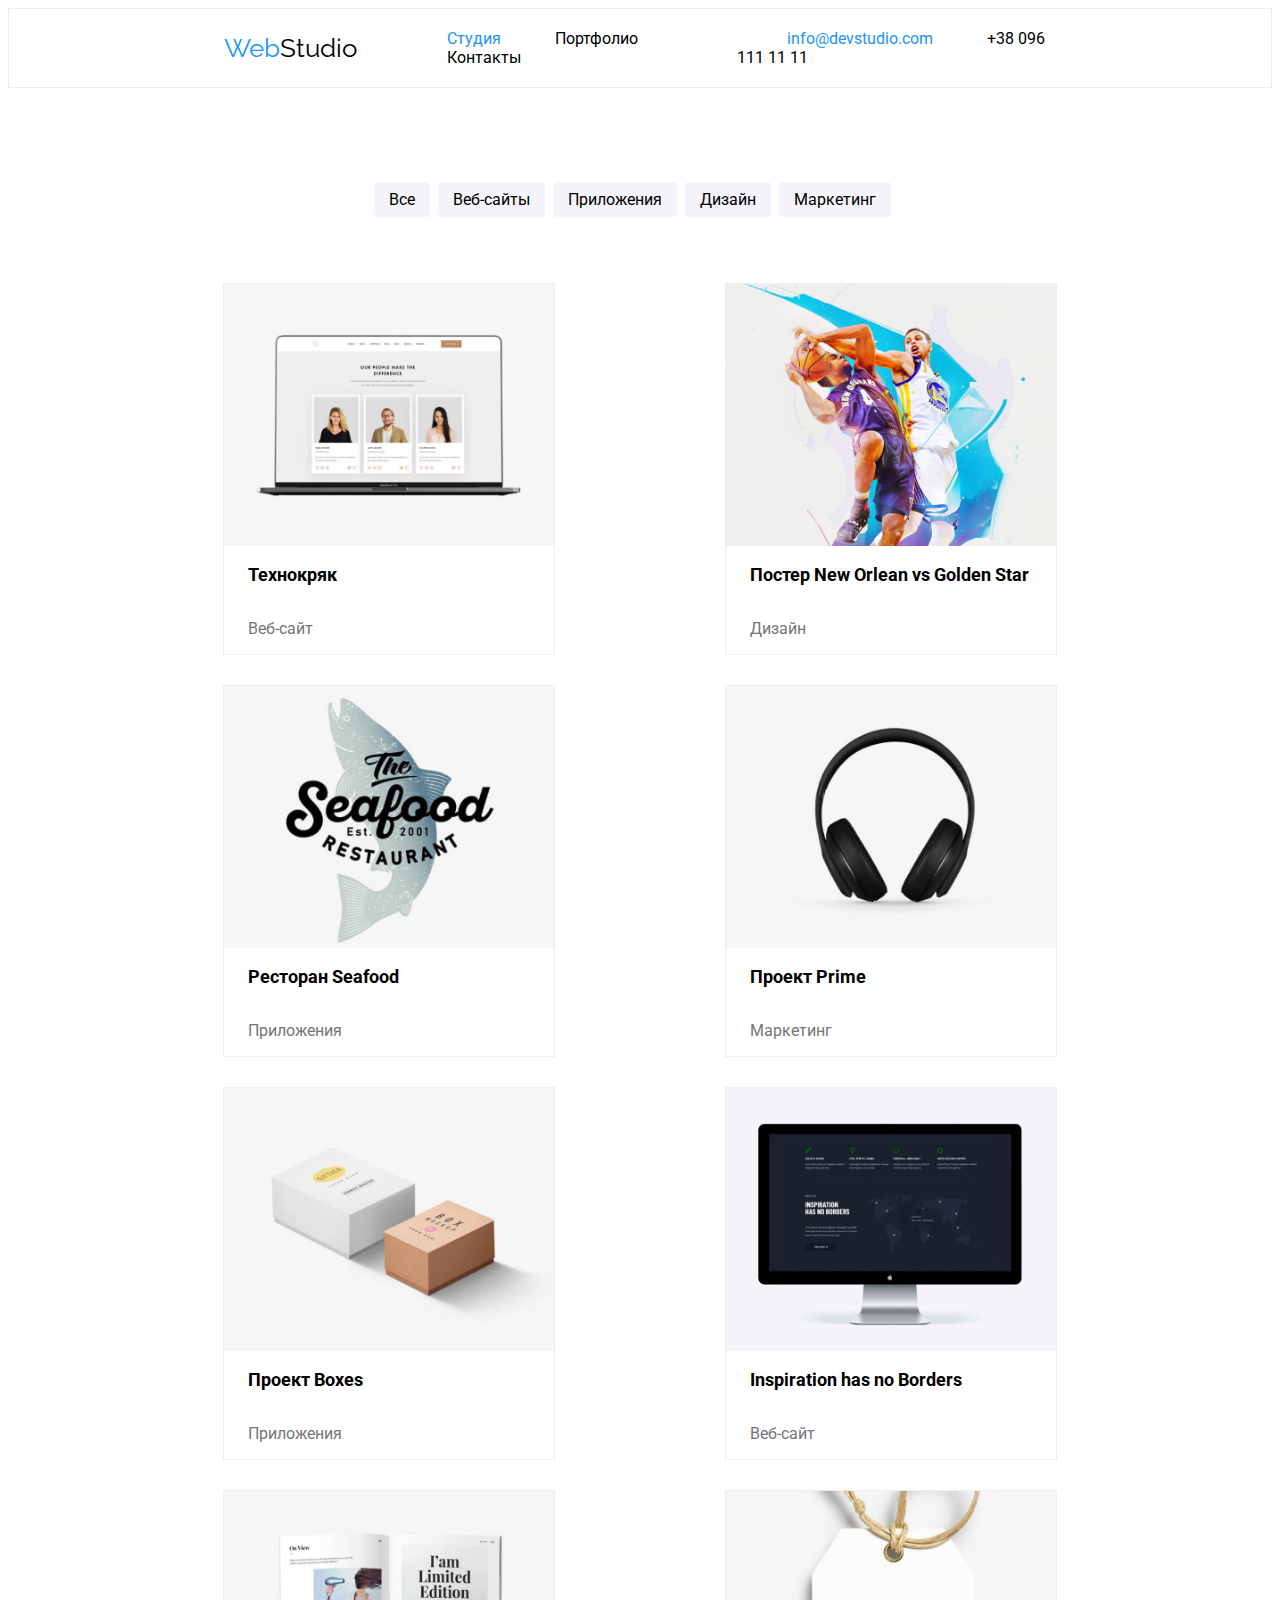
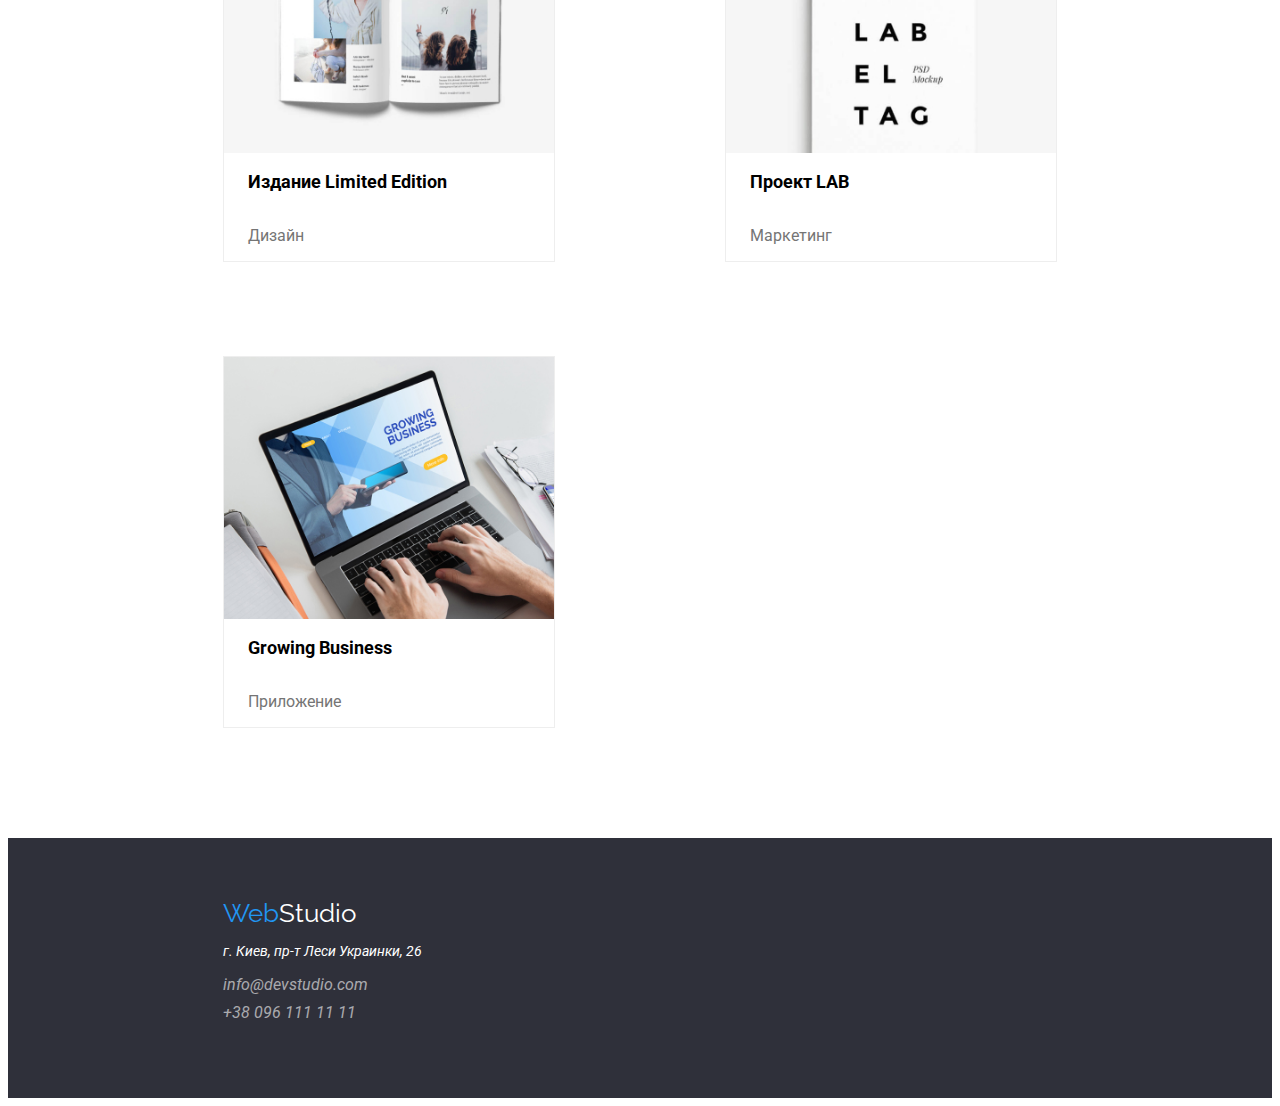
==== portfolio.html @ e489c883 "Add files via upload" ====
<!DOCTYPE html>
<html lang="ru">
<head>
    <meta charset="UTF-8">
    <meta http-equiv="X-UA-Compatible" content="IE=edge">
    <meta name="viewport" content="width=device-width, initial-scale=1.0">
    <link rel="stylesheet" href="/css/style.css">
    <link rel="preconnect" href="https://fonts.gstatic.com">
    <link href="https://fonts.googleapis.com/css2?family=Roboto:wght@400;700&display=swap" rel="stylesheet">
    <link rel="preconnect" href="https://fonts.gstatic.com">
    <link href="https://fonts.googleapis.com/css2?family=Raleway:wght@700&display=swap" rel="stylesheet">
    <title>Home Work</title>
</head>

<body>
    <!-- навигационное меню -->
    <header class="headline container">
        <a class=" web-studio" href="#"><span class="color-blue">Web</span>Studio</a>
        <nav class="nav-bar">
            <ul>
                <li><a href="#" class="color-blue">Студия</a></li>
                <li><a href="#">Портфолио</a></li>
                <li><a href="#">Контакты</a></li>
            </ul>
        </nav>
        <ul class="mail-tel">
            <li><a href="mailto:info@devstudio.com" class="color-blue">info@devstudio.com</a></li>
            <li><a href="tel:+380961111111">+38 096 111 11 11</a></li>
        </ul>
    </header>
    <!-- основная часть -->
    <main>        
        <section class="menu-button">
            <h2 class="h2-main">h2</h2>
            <input type="radio"><label>Все</label>
            <input type="radio"><label>Веб-сайты</label>
            <input type="radio"><label>Приложения</label>
            <input type="radio"><label>Дизайн</label>
            <input type="radio"><label>Маркетинг</label>                       
        </section>
        <section>
            <ul class="main container">
                <li>                    
                    <img src="/images/img21.jpg" alt="Дизайнер" width="330">
                    <h3>Технокряк</h3>
                    <p>Веб-сайт</p>
                </li>
                <li>
                    <img src="/images/img22.jpg" alt="Разработчик" width="330">
                    <h3>Постер New Orlean vs Golden Star</h3>
                    <p>Дизайн</p>
                </li>
                <li>
                    <img src="/images/img23.jpg" alt="Маркетолог" width="330">
                    <h3>Ресторан Seafood</h3>
                    <p>Приложения</p>
                </li>
                <li>
                    <img src="/images/img24.jpg" alt="Дизайнер интерфейса" width="330">
                    <h3>Проект Prime</h3>
                    <p>Маркетинг</p>
                </li>
                <li>
                    <img src="/images/img25.jpg" alt="Дизайнер интерфейса" width="330">
                    <h3>Проект Boxes</h3>
                    <p>Приложения</p>
                </li>
                <li>
                    <img src="/images/img26.jpg" alt="Дизайнер интерфейса" width="330">
                    <h3>Inspiration has no Borders</h3>
                    <p>Веб-сайт</p>
                </li>
                <li>
                    <img src="/images/img27.jpg" alt="Дизайнер интерфейса" width="330">
                    <h3>Издание Limited Edition</h3>
                    <p>Дизайн</p>
                </li>
                <li>
                    <img src="/images/img28.jpg" alt="Дизайнер интерфейса" width="330">
                    <h3>Проект LAB</h3>
                    <p>Маркетинг</p>
                </li>
                <li>
                    <img src="/images/img29.jpg" alt="Дизайнер интерфейса" width="330">
                    <h3>Growing Business</h3>
                    <p>Приложение</p>
                </li>
            </ul>
        </section>
    </main>
    <!-- подвал -->
    <footer class="footer container">
        <a class=" web-studio" href="#"><span class="color-blue">Web</span>Studio</a>
        <address>
            <p class="address">г. Киев, пр-т Леси Украинки, 26</p>
            <ul>
                <li><a class="footer-info" href="mailto:info@devstudio.com">info@devstudio.com</a></li>
                <li><a class="footer-info" href="tel:+380961111111">+38 096 111 11 11</a></li>
            </ul>
        </address>
    </footer>
</body>

</html>
---- css/style.css ----
*,
li,
a {
  text-decoration: none;
  list-style-type: none;
  color: black;
  box-sizing: border-box;
}

h2 {
  font-weight: bold;
  font-size: 38px;
  line-height: 42px;
  text-align: center;
  letter-spacing: 0.03em;
}
body {
  font-family: Roboto;
  font-style: normal;
  font-weight: normal;
  max-width: 1600px;
}
.ff-Raleway {
}
.headline {
  height: 80px;
  display: flex;
  justify-content: space-between;
  align-items: center;
  border: 1px solid #ececec;
}
.headline > a:first-child {
  color: black;
}
.container {
  padding-left: 215px;
  padding-right: 215px;
}
.nav-bar > ul > li {
  display: inline;
  padding-left: 50px;
}
.web-studio {
  width: 145px;
  height: 31px;
  font-family: Raleway;
  font-size: 26px;
  line-height: 31px;
}
.color-blue {
  color: #2196f3;
}
.mail-tel > li {
  display: inline;
  padding-left: 50px;
  color: #757575;
}
/* section button */
.section-one {
  display: flex;
  flex-direction: column;
  justify-content: center;
  align-items: center;
  background: #2f303a;
  height: 600px;
}
.h1 {
  width: 650px;
  height: 120px;
  text-transform: uppercase;
  color: #ffffff;
  font-weight: 900;
  font-size: 44px;
  line-height: 60px;
  text-align: center;
}
.button {
  width: 200px;
  height: 50px;
  font-size: 16px;
  line-height: 30px;
  background-color: #2196f3;
  box-shadow: 0px 4px 4px rgba(0, 0, 0, 0.15);
  border-radius: 4px;
}
.button a {
  color: #ffffff;
}
/* основная  часть */
.section-two {
  height: 100%;
  padding-top: 94px;
  padding-bottom: 94px;
}
.detail {
  display: flex;
  justify-content: space-between;
}

.detail h3 {
  font-weight: bold;
  font-size: 14px;
  line-height: 16px;
  letter-spacing: 0.03em;
  text-transform: uppercase;
  font-family: Roboto;
}
.detail p {
  width: 270px;
  height: 75px;
  font-size: 15px;
  line-height: 24px;
  color: #757575;
  letter-spacing: 0.03em;
  font-family: Roboto;
}
/* чем мы занимаемся */
.sectrion-three {
  margin-top: 94px;
}
.doing {
  display: flex;
  justify-content: space-between;
}
.doing img {
  padding-top: 50px;
}

/* наша команда */
.section-four {
  height: 100%;
  background: #f5f4fa;
  padding-top: 94px;
  padding-bottom: 94px;
}
.section-four h2 {
  font-family: Roboto;
  font-weight: bold;
  font-size: 46px;
  line-height: 42px;
  text-align: center;
}
.team {
  display: flex;
  justify-content: space-between;
  padding-top: 50px;
}
.section-four > ul > li {
  background-color: #ffffff;
  text-align: center;
}
.section-four > ul > li > p {
  color: #757575;
}
/* подвал */
.footer {
  height: 100%;
  background: #2f303a;
  display: flex;
  flex-direction: column;
  justify-content: flex-start;
  padding-top: 60px;
  padding-bottom: 60px;
}
.footer > a,
p {
  color: #ffffff;
}
.address {
  font-weight: normal;
  font-size: 14px;
}
.footer-info {
  color: rgba(255, 255, 255, 0.6);
}
.footer ul {
  padding: 0;
}
.footer ul > li:first-child {
  margin-top: 9px;
  margin-bottom: 9px;
}
/* page potfolio */
.menu-button {
  display: flex;
  justify-content: center;
  margin-right: 8px;
}
.menu-button > input {
  display: none;
}
.menu-button label {
  background-color: #f5f4fa;
  border-radius: 4px;
  margin-right: 8px;
  margin-top: 94px;
  margin-bottom: 50px;
  border: none;
  cursor: pointer;
  line-height: 35px;
  padding: 0px 15px;
}
.menu-button > label:hover {
  background-color: #2196f3;
  cursor: pointer;
  color: #ffffff;
}

.main {
  display: flex;
  justify-content: space-between;
  flex-wrap: wrap;
}
.main > li {
  display: flex;
  justify-content: space-between;
  flex-direction: column;
  background: #ffffff;
  border: 1px solid #eeeeee;
}
.main > li:nth-child(-n + 6) {
  margin-bottom: 30px;
}
.main > li:nth-child(n + 7) {
  margin-bottom: 94px;
}

.main > li > h3 {
  padding-left: 24px;
  font-size: 18px;
}
.main > li > p {
  color: #757575;
  padding-left: 24px;
}
.h2-main {
  position: absolute;
  display: none;
}
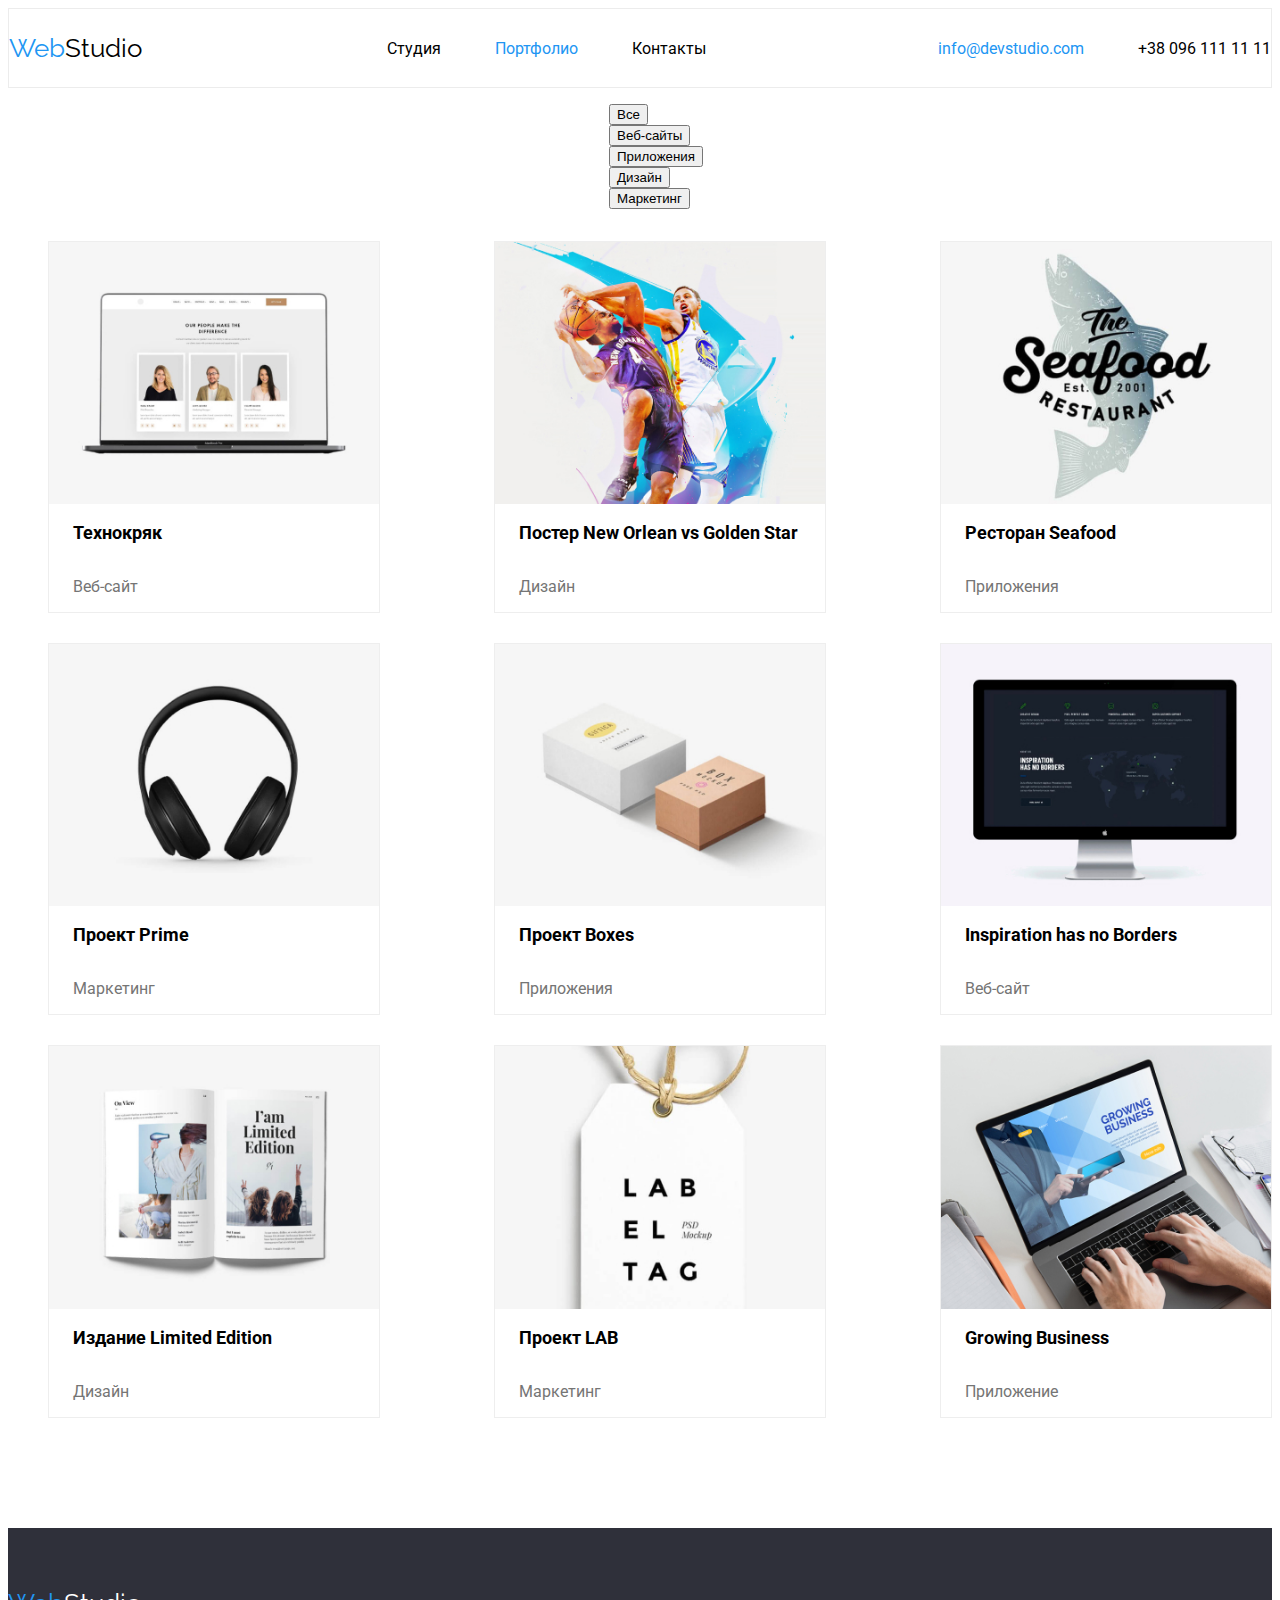
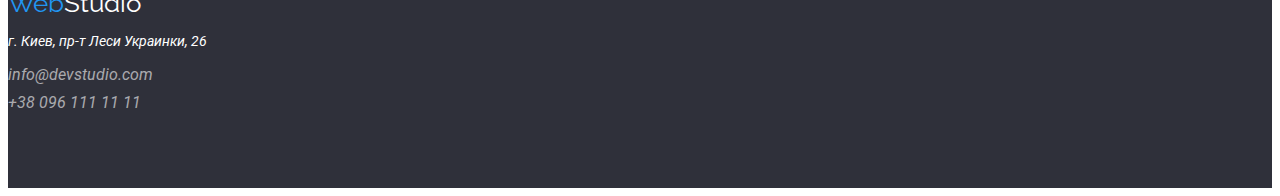
==== commit 7f5fa94c: "Update portfolio.html" ====
--- a/portfolio.html
+++ b/portfolio.html
@@ -6,21 +6,20 @@
     <meta name="viewport" content="width=device-width, initial-scale=1.0">
     <link rel="stylesheet" href="/css/style.css">
     <link rel="preconnect" href="https://fonts.gstatic.com">
-    <link href="https://fonts.googleapis.com/css2?family=Roboto:wght@400;700&display=swap" rel="stylesheet">
-    <link rel="preconnect" href="https://fonts.gstatic.com">
-    <link href="https://fonts.googleapis.com/css2?family=Raleway:wght@700&display=swap" rel="stylesheet">
+    <link href="https://fonts.googleapis.com/css2?family=Raleway:wght@700&family=Roboto:wght@400;500;700;900&display=swap"
+    rel="stylesheet">
     <title>Home Work</title>
 </head>
 
 <body>
     <!-- навигационное меню -->
-    <header class="headline container">
+    <header class="headline">
         <a class=" web-studio" href="#"><span class="color-blue">Web</span>Studio</a>
         <nav class="nav-bar">
             <ul>
-                <li><a href="#" class="color-blue">Студия</a></li>
-                <li><a href="#">Портфолио</a></li>
-                <li><a href="#">Контакты</a></li>
+                <li><a href="/index.html" class="nav-studia">Студия</a></li>
+                <li><a href="/portfolio.html" class="nav-portfolio color-blue">Портфолио</a></li>
+                <li><a href="#" class="nav-contact">Контакты</a></li>
             </ul>
         </nav>
         <ul class="mail-tel">
@@ -32,14 +31,16 @@
     <main>        
         <section class="menu-button">
             <h2 class="h2-main">h2</h2>
-            <input type="radio"><label>Все</label>
-            <input type="radio"><label>Веб-сайты</label>
-            <input type="radio"><label>Приложения</label>
-            <input type="radio"><label>Дизайн</label>
-            <input type="radio"><label>Маркетинг</label>                       
+           <ul>
+                <li><input type="button" value="Все"></li>
+                <li><input type="button" value="Веб-сайты"></li>
+                <li><input type="button" value="Приложения"></li>
+                <li><input type="button" value="Дизайн"></li>
+                <li><input type="button" value="Маркетинг"></li>
+           </ul>                      
         </section>
         <section>
-            <ul class="main container">
+            <ul class="main">
                 <li>                    
                     <img src="/images/img21.jpg" alt="Дизайнер" width="330">
                     <h3>Технокряк</h3>
@@ -89,7 +90,7 @@
         </section>
     </main>
     <!-- подвал -->
-    <footer class="footer container">
+    <footer class="footer">
         <a class=" web-studio" href="#"><span class="color-blue">Web</span>Studio</a>
         <address>
             <p class="address">г. Киев, пр-т Леси Украинки, 26</p>
@@ -101,4 +102,4 @@
     </footer>
 </body>
 
-</html>+</html>
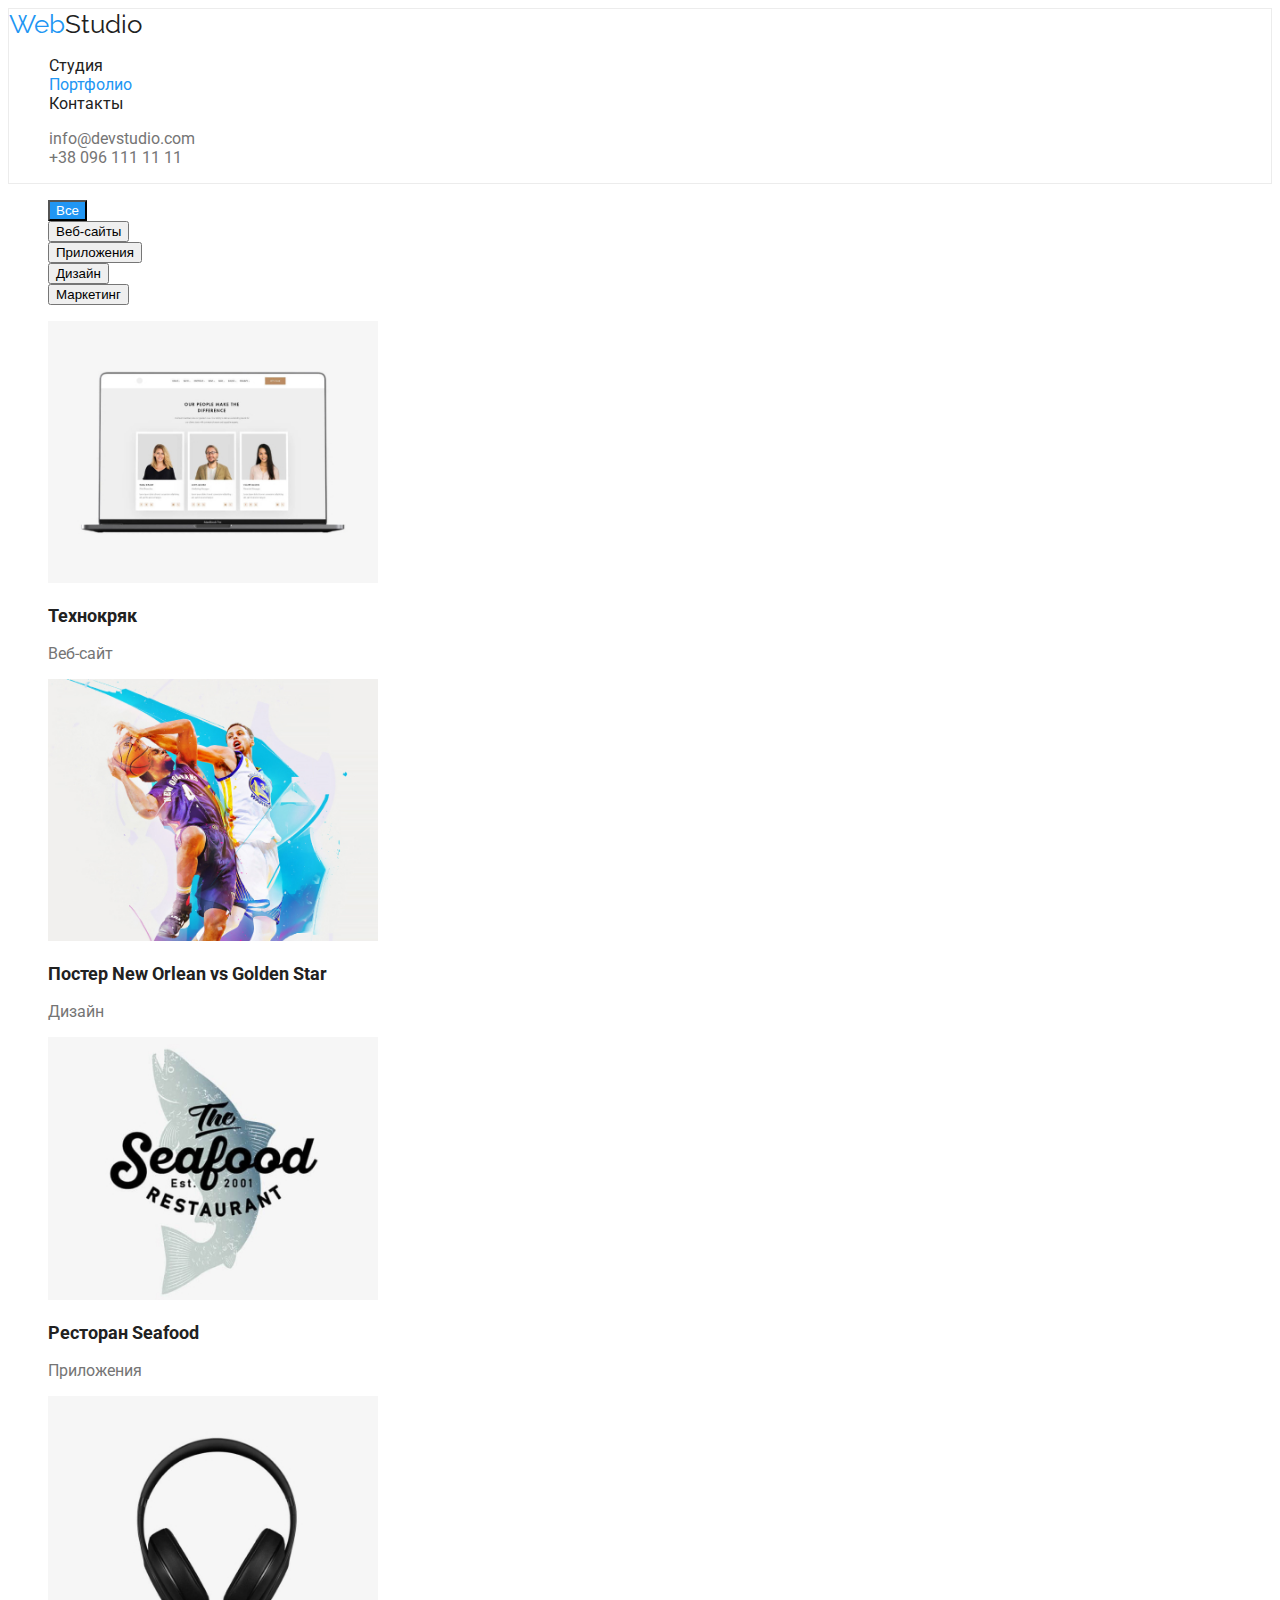
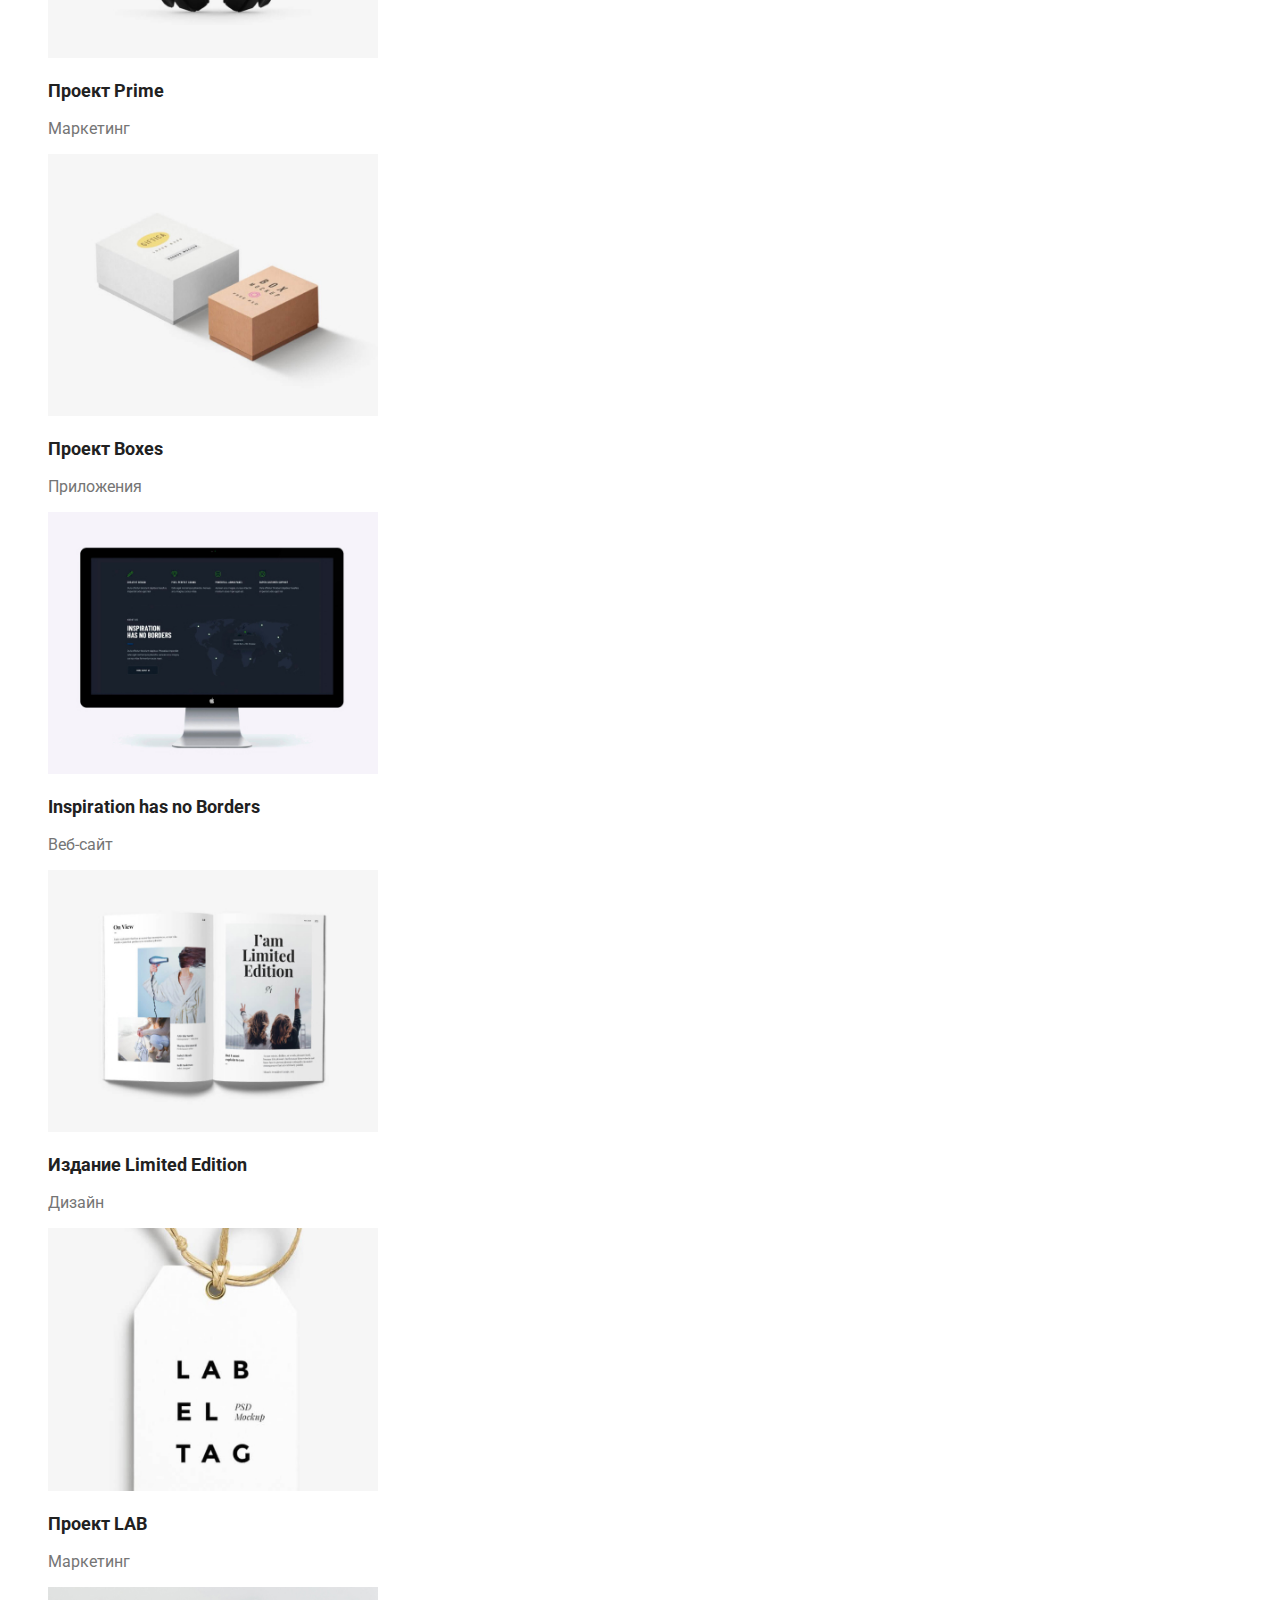
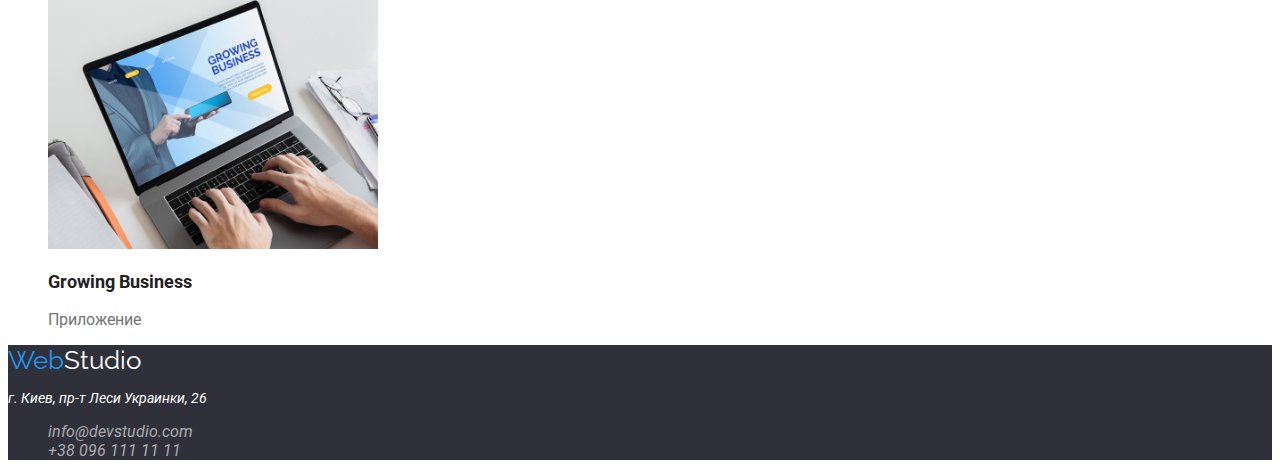
==== commit bcf75efa: "Update portfolio.html" ====
--- a/portfolio.html
+++ b/portfolio.html
@@ -4,7 +4,7 @@
     <meta charset="UTF-8">
     <meta http-equiv="X-UA-Compatible" content="IE=edge">
     <meta name="viewport" content="width=device-width, initial-scale=1.0">
-    <link rel="stylesheet" href="/css/style.css">
+    <link rel="stylesheet" href="./css/style.css">
     <link rel="preconnect" href="https://fonts.gstatic.com">
     <link href="https://fonts.googleapis.com/css2?family=Raleway:wght@700&family=Roboto:wght@400;500;700;900&display=swap"
     rel="stylesheet">
@@ -17,8 +17,8 @@
         <a class=" web-studio" href="#"><span class="color-blue">Web</span>Studio</a>
         <nav class="nav-bar">
             <ul>
-                <li><a href="/index.html" class="nav-studia">Студия</a></li>
-                <li><a href="/portfolio.html" class="nav-portfolio color-blue">Портфолио</a></li>
+                <li><a href="./index.html" class="nav-studia">Студия</a></li>
+                <li><a href="./portfolio.html" class="nav-portfolio color-blue">Портфолио</a></li>
                 <li><a href="#" class="nav-contact">Контакты</a></li>
             </ul>
         </nav>
@@ -42,47 +42,47 @@
         <section>
             <ul class="main">
                 <li>                    
-                    <img src="/images/img21.jpg" alt="Дизайнер" width="330">
+                    <img src="./images/img21.jpg" alt="Дизайнер" width="330">
                     <h3>Технокряк</h3>
                     <p>Веб-сайт</p>
                 </li>
                 <li>
-                    <img src="/images/img22.jpg" alt="Разработчик" width="330">
+                    <img src="./images/img22.jpg" alt="Разработчик" width="330">
                     <h3>Постер New Orlean vs Golden Star</h3>
                     <p>Дизайн</p>
                 </li>
                 <li>
-                    <img src="/images/img23.jpg" alt="Маркетолог" width="330">
+                    <img src="./images/img23.jpg" alt="Маркетолог" width="330">
                     <h3>Ресторан Seafood</h3>
                     <p>Приложения</p>
                 </li>
                 <li>
-                    <img src="/images/img24.jpg" alt="Дизайнер интерфейса" width="330">
+                    <img src="./images/img24.jpg" alt="Дизайнер интерфейса" width="330">
                     <h3>Проект Prime</h3>
                     <p>Маркетинг</p>
                 </li>
                 <li>
-                    <img src="/images/img25.jpg" alt="Дизайнер интерфейса" width="330">
+                    <img src="./images/img25.jpg" alt="Дизайнер интерфейса" width="330">
                     <h3>Проект Boxes</h3>
                     <p>Приложения</p>
                 </li>
                 <li>
-                    <img src="/images/img26.jpg" alt="Дизайнер интерфейса" width="330">
+                    <img src="./images/img26.jpg" alt="Дизайнер интерфейса" width="330">
                     <h3>Inspiration has no Borders</h3>
                     <p>Веб-сайт</p>
                 </li>
                 <li>
-                    <img src="/images/img27.jpg" alt="Дизайнер интерфейса" width="330">
+                    <img src="./images/img27.jpg" alt="Дизайнер интерфейса" width="330">
                     <h3>Издание Limited Edition</h3>
                     <p>Дизайн</p>
                 </li>
                 <li>
-                    <img src="/images/img28.jpg" alt="Дизайнер интерфейса" width="330">
+                    <img src="./images/img28.jpg" alt="Дизайнер интерфейса" width="330">
                     <h3>Проект LAB</h3>
                     <p>Маркетинг</p>
                 </li>
                 <li>
-                    <img src="/images/img29.jpg" alt="Дизайнер интерфейса" width="330">
+                    <img src="./images/img29.jpg" alt="Дизайнер интерфейса" width="330">
                     <h3>Growing Business</h3>
                     <p>Приложение</p>
                 </li>
--- a/css/style.css
+++ b/css/style.css
@@ -1,137 +1,104 @@
-*,
-li,
-a {
-  text-decoration: none;
-  list-style-type: none;
-  color: black;
-  box-sizing: border-box;
-}
-
-h2 {
-  font-weight: bold;
-  font-size: 38px;
-  line-height: 42px;
-  text-align: center;
-  letter-spacing: 0.03em;
-}
+/* глобальный стиль */
 body {
   font-family: Roboto;
   font-style: normal;
   font-weight: normal;
   max-width: 1600px;
+  color: #212121;
 }
-.ff-Raleway {
+:root {
+  --color-primary: #2196f3;
 }
+/* хедер */
 .headline {
-  height: 80px;
-  display: flex;
-  justify-content: space-between;
-  align-items: center;
   border: 1px solid #ececec;
 }
-.headline > a:first-child {
-  color: black;
+.headline li {
+  list-style: none;
 }
-.container {
-  padding-left: 215px;
-  padding-right: 215px;
+.headline a {
+  text-decoration: none;
 }
-.nav-bar > ul > li {
-  display: inline;
-  padding-left: 50px;
-}
+
 .web-studio {
   width: 145px;
   height: 31px;
   font-family: Raleway;
   font-size: 26px;
   line-height: 31px;
+  color: #212121;
+  text-decoration: none;
+}
+.nav-portfolio,
+.nav-contact,
+.nav-studia {
+  color: #212121;
 }
 .color-blue {
   color: #2196f3;
 }
-.mail-tel > li {
-  display: inline;
-  padding-left: 50px;
+.mail-tel > li > a {
   color: #757575;
+}
+.mail-tel > li > a:hover,
+.mail-tel > li > a:focus {
+  color: #212121;
 }
 /* section button */
 .section-one {
-  display: flex;
-  flex-direction: column;
-  justify-content: center;
-  align-items: center;
+  text-align: center;
   background: #2f303a;
-  height: 600px;
 }
+.section-one > button a {
+  text-decoration: none;
+}
+
 .h1 {
-  width: 650px;
-  height: 120px;
   text-transform: uppercase;
   color: #ffffff;
   font-weight: 900;
-  font-size: 44px;
-  line-height: 60px;
   text-align: center;
 }
 .button {
-  width: 200px;
-  height: 50px;
-  font-size: 16px;
-  line-height: 30px;
-  background-color: #2196f3;
-  box-shadow: 0px 4px 4px rgba(0, 0, 0, 0.15);
-  border-radius: 4px;
+  background-color: color: var(--color-primary);
 }
 .button a {
   color: #ffffff;
 }
 /* основная  часть */
-.section-two {
-  height: 100%;
-  padding-top: 94px;
-  padding-bottom: 94px;
+.detail li {
+  list-style: none;
 }
-.detail {
-  display: flex;
-  justify-content: space-between;
-}
-
 .detail h3 {
   font-weight: bold;
   font-size: 14px;
   line-height: 16px;
-  letter-spacing: 0.03em;
   text-transform: uppercase;
   font-family: Roboto;
 }
 .detail p {
-  width: 270px;
-  height: 75px;
   font-size: 15px;
-  line-height: 24px;
   color: #757575;
-  letter-spacing: 0.03em;
   font-family: Roboto;
 }
 /* чем мы занимаемся */
-.sectrion-three {
-  margin-top: 94px;
+.section-three {
+  font-family: Roboto;
+  font-style: normal;
+  font-weight: bold;
+  font-size: 36px;
+  line-height: 42px;
+  text-align: center;
 }
-.doing {
-  display: flex;
-  justify-content: space-between;
+.doing li {
+  list-style: none;
 }
-.doing img {
-  padding-top: 50px;
-}
-
 /* наша команда */
 .section-four {
-  height: 100%;
   background: #f5f4fa;
-  padding-top: 94px;
-  padding-bottom: 94px;
+}
+.section-four li {
+  list-style: none;
 }
 .section-four h2 {
   font-family: Roboto;
@@ -140,27 +107,19 @@
   line-height: 42px;
   text-align: center;
 }
-.team {
-  display: flex;
-  justify-content: space-between;
-  padding-top: 50px;
-}
-.section-four > ul > li {
-  background-color: #ffffff;
+.team-footer {
   text-align: center;
 }
-.section-four > ul > li > p {
+.team-footer > p {
   color: #757575;
 }
+
 /* подвал */
 .footer {
-  height: 100%;
   background: #2f303a;
-  display: flex;
-  flex-direction: column;
-  justify-content: flex-start;
-  padding-top: 60px;
-  padding-bottom: 60px;
+}
+.footer li {
+  list-style: none;
 }
 .footer > a,
 p {
@@ -171,67 +130,36 @@
   font-size: 14px;
 }
 .footer-info {
+  text-decoration: none;
   color: rgba(255, 255, 255, 0.6);
 }
-.footer ul {
-  padding: 0;
-}
-.footer ul > li:first-child {
-  margin-top: 9px;
-  margin-bottom: 9px;
-}
-/* page potfolio */
-.menu-button {
-  display: flex;
-  justify-content: center;
-  margin-right: 8px;
-}
-.menu-button > input {
-  display: none;
-}
-.menu-button label {
-  background-color: #f5f4fa;
-  border-radius: 4px;
-  margin-right: 8px;
-  margin-top: 94px;
-  margin-bottom: 50px;
-  border: none;
-  cursor: pointer;
-  line-height: 35px;
-  padding: 0px 15px;
-}
-.menu-button > label:hover {
-  background-color: #2196f3;
-  cursor: pointer;
+.footer-info:hover,
+.footer-info:focus {
   color: #ffffff;
 }
 
-.main {
-  display: flex;
-  justify-content: space-between;
-  flex-wrap: wrap;
+/* page potfolio */
+.menu-button li {
+  list-style: none;
 }
-.main > li {
-  display: flex;
-  justify-content: space-between;
-  flex-direction: column;
-  background: #ffffff;
-  border: 1px solid #eeeeee;
+.menu-button > ul > li:first-child > input {
+  background: var(--color-primary);
+  color: #ffffff;
+  cursor: pointer;
 }
-.main > li:nth-child(-n + 6) {
-  margin-bottom: 30px;
+.menu-button > ul > li > input:hover {
+  background: var(--color-primary);
+  color: #ffffff;
+  cursor: pointer;
 }
-.main > li:nth-child(n + 7) {
-  margin-bottom: 94px;
+.main li {
+  list-style: none;
 }
-
 .main > li > h3 {
-  padding-left: 24px;
   font-size: 18px;
 }
 .main > li > p {
   color: #757575;
-  padding-left: 24px;
 }
 .h2-main {
   position: absolute;
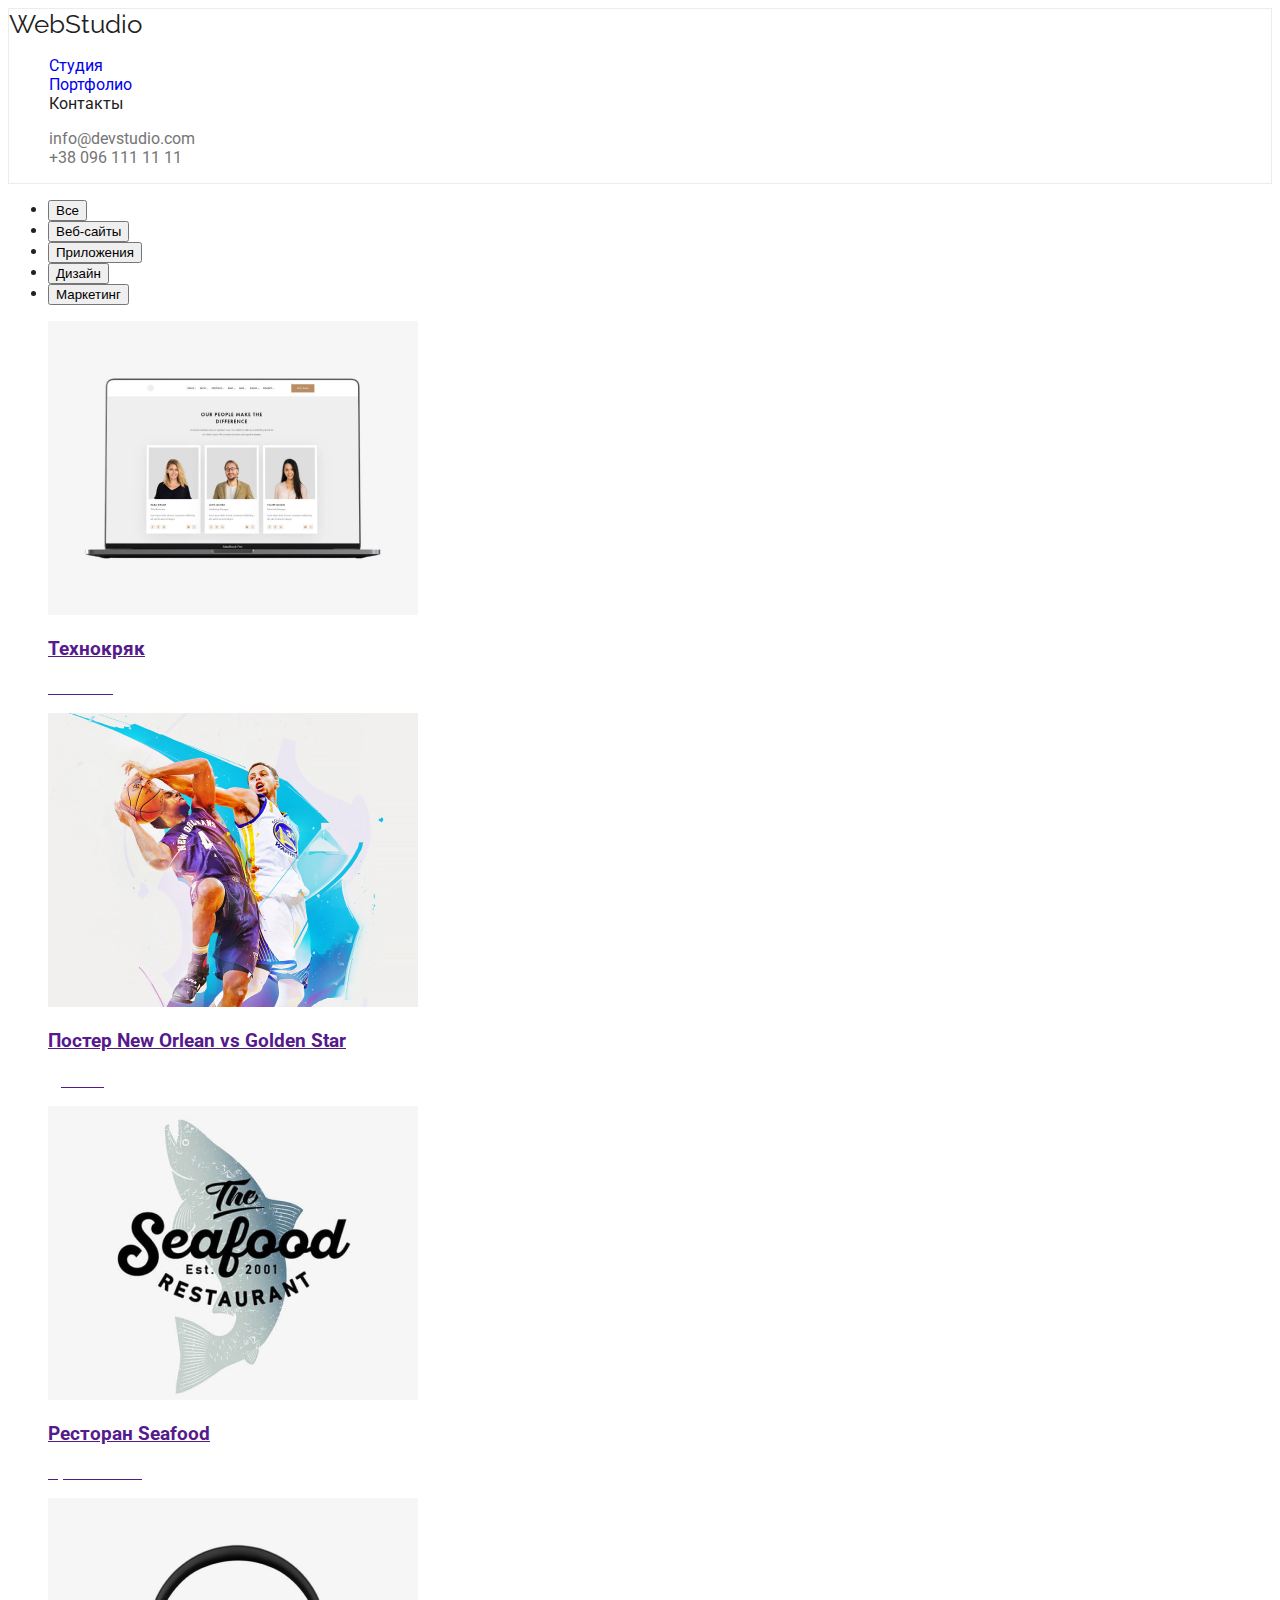
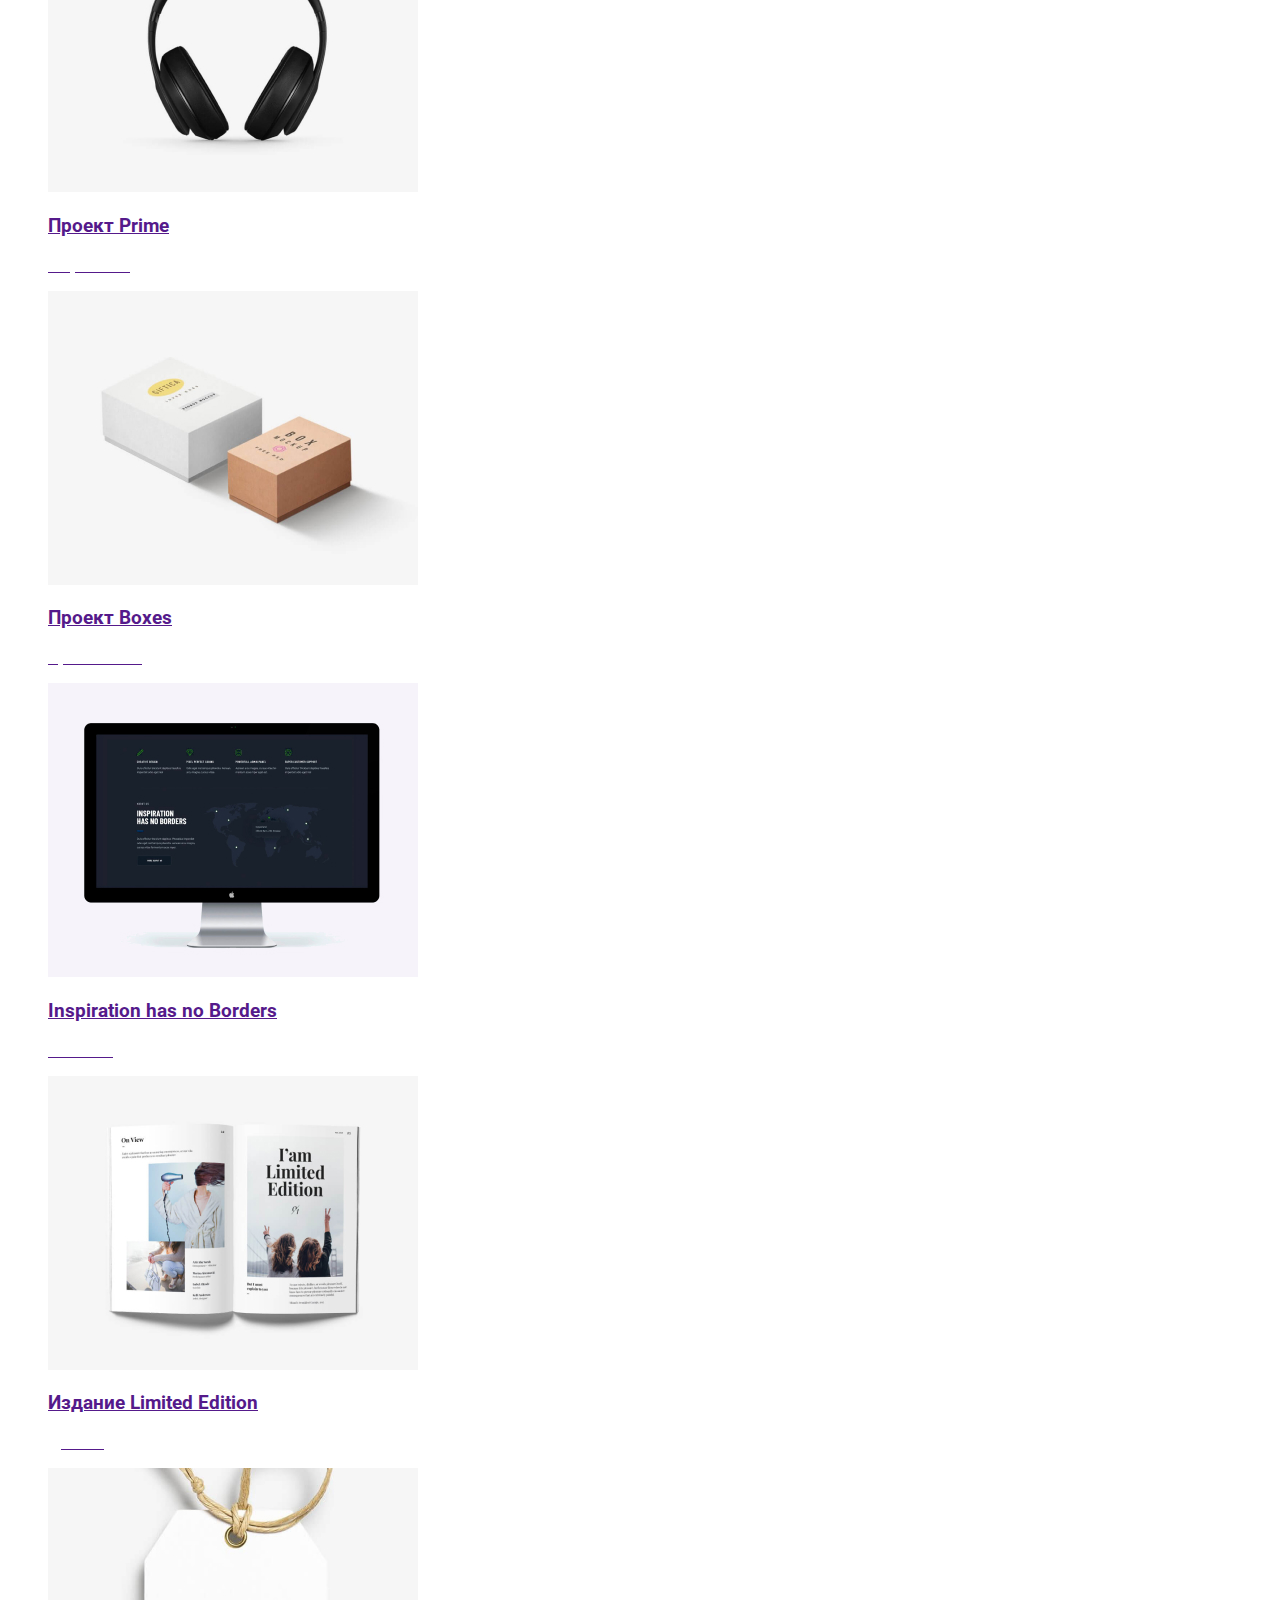
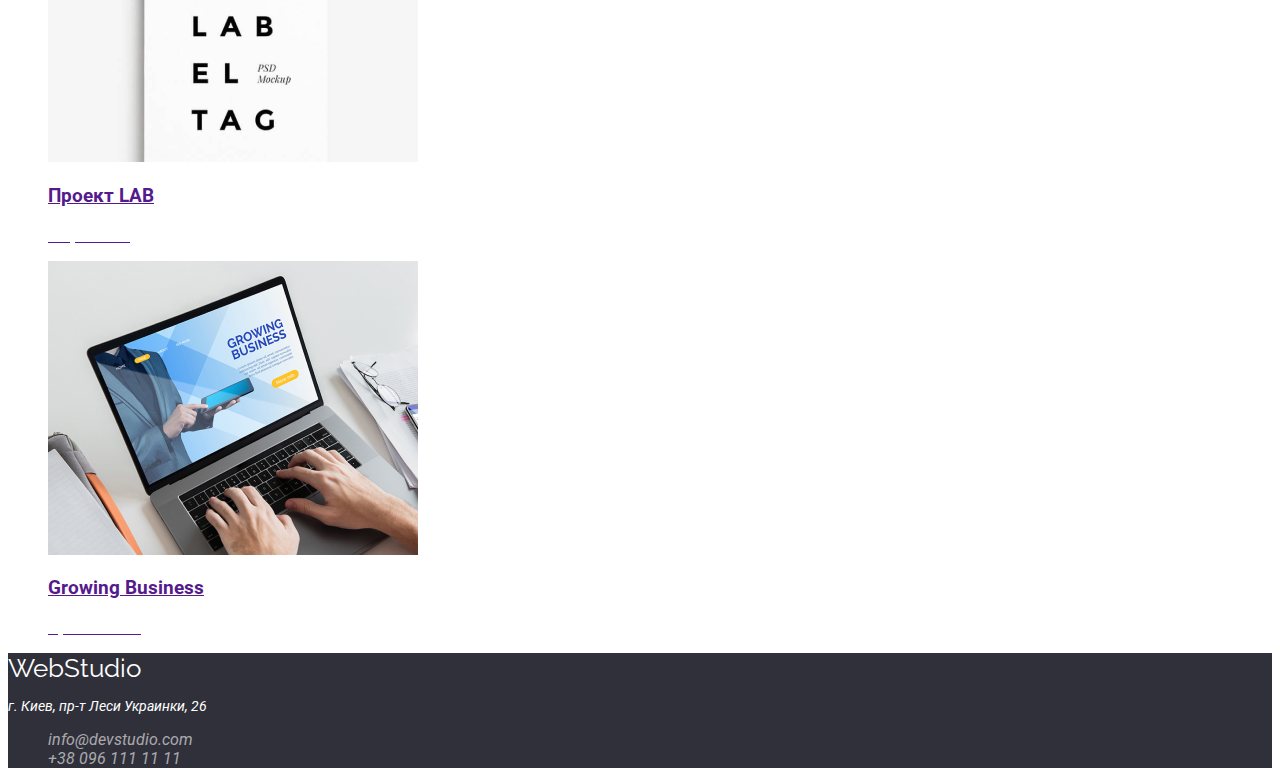
==== commit 1d8af31f: "Update portfolio.html" ====
--- a/portfolio.html
+++ b/portfolio.html
@@ -14,11 +14,11 @@
 <body>
     <!-- навигационное меню -->
     <header class="headline">
-        <a class=" web-studio" href="#"><span class="color-blue">Web</span>Studio</a>
+        <a class=" web-studio" href="#">Web<span class="headline-name">Studio</span></a>
         <nav class="nav-bar">
             <ul>
-                <li><a href="./index.html" class="nav-studia">Студия</a></li>
-                <li><a href="./portfolio.html" class="nav-portfolio color-blue">Портфолио</a></li>
+                <li><a href="./index.html" class="nav-studia-two">Студия</a></li>
+                <li><a href="./portfolio.html" class="nav-portfolio-two">Портфолио</a></li>
                 <li><a href="#" class="nav-contact">Контакты</a></li>
             </ul>
         </nav>
@@ -29,69 +29,86 @@
     </header>
     <!-- основная часть -->
     <main>        
-        <section class="menu-button">
+        <section class="main-button">
             <h2 class="h2-main">h2</h2>
            <ul>
-                <li><input type="button" value="Все"></li>
-                <li><input type="button" value="Веб-сайты"></li>
-                <li><input type="button" value="Приложения"></li>
-                <li><input type="button" value="Дизайн"></li>
-                <li><input type="button" value="Маркетинг"></li>
+                <li><button type="button">Все</button></li>
+                <li><button type="button">Веб-сайты</button></li>
+                <li><button type="button">Приложения</button></li>
+                <li><button type="button">Дизайн</button></li>
+                <li><button type="button">Маркетинг</button></li>
            </ul>                      
-        </section>
-        <section>
+        <!-- секция с фото -->
             <ul class="main">
-                <li>                    
-                    <img src="./images/img21.jpg" alt="Дизайнер" width="330">
+                <li>
+                    <a href="">                   
+                    <img src="./images/img21.jpg" alt="Дизайнер" width="370">
                     <h3>Технокряк</h3>
                     <p>Веб-сайт</p>
+                    </a>
                 </li>
                 <li>
-                    <img src="./images/img22.jpg" alt="Разработчик" width="330">
+                    <a href="">
+                    <img src="./images/img22.jpg" alt="Разработчик" width="370">
                     <h3>Постер New Orlean vs Golden Star</h3>
                     <p>Дизайн</p>
+                    </a>
                 </li>
                 <li>
-                    <img src="./images/img23.jpg" alt="Маркетолог" width="330">
+                    <a href="">
+                    <img src="./images/img23.jpg" alt="Маркетолог" width="370">
                     <h3>Ресторан Seafood</h3>
                     <p>Приложения</p>
+                    </a>
                 </li>
                 <li>
-                    <img src="./images/img24.jpg" alt="Дизайнер интерфейса" width="330">
+                    <a href="">
+                    <img src="./images/img24.jpg" alt="Дизайнер интерфейса" width="370">
                     <h3>Проект Prime</h3>
                     <p>Маркетинг</p>
+                    </a>
                 </li>
                 <li>
-                    <img src="./images/img25.jpg" alt="Дизайнер интерфейса" width="330">
+                    <a href="">
+                    <img src="./images/img25.jpg" alt="Дизайнер интерфейса" width="370">
                     <h3>Проект Boxes</h3>
                     <p>Приложения</p>
+                    </a>
                 </li>
                 <li>
-                    <img src="./images/img26.jpg" alt="Дизайнер интерфейса" width="330">
+                    <a href="">
+                    <img src="./images/img26.jpg" alt="Дизайнер интерфейса" width="370">
                     <h3>Inspiration has no Borders</h3>
                     <p>Веб-сайт</p>
+                    </a>
                 </li>
                 <li>
-                    <img src="./images/img27.jpg" alt="Дизайнер интерфейса" width="330">
+                    <a href="">
+                    <img src="./images/img27.jpg" alt="Дизайнер интерфейса" width="370">
                     <h3>Издание Limited Edition</h3>
                     <p>Дизайн</p>
+                    </a>
                 </li>
                 <li>
-                    <img src="./images/img28.jpg" alt="Дизайнер интерфейса" width="330">
+                    <a href="">
+                    <img src="./images/img28.jpg" alt="Дизайнер интерфейса" width="370">
                     <h3>Проект LAB</h3>
                     <p>Маркетинг</p>
+                    </a>
                 </li>
                 <li>
-                    <img src="./images/img29.jpg" alt="Дизайнер интерфейса" width="330">
+                    <a href="">
+                    <img src="./images/img29.jpg" alt="Дизайнер интерфейса" width="370">
                     <h3>Growing Business</h3>
                     <p>Приложение</p>
+                    </a>
                 </li>
             </ul>
         </section>
     </main>
     <!-- подвал -->
     <footer class="footer">
-        <a class=" web-studio" href="#"><span class="color-blue">Web</span>Studio</a>
+        <a class=" web-studio" href="#">Web<span class="footer-name">Studio</span></a>
         <address>
             <p class="address">г. Киев, пр-т Леси Украинки, 26</p>
             <ul>
--- a/css/style.css
+++ b/css/style.css
@@ -60,11 +60,10 @@
   text-align: center;
 }
 .button {
-  background-color: color: var(--color-primary);
+  color: #ffffff;
+  background-color: var(--color-primary);
 }
-.button a {
-  color: #ffffff;
-}
+
 /* основная  часть */
 .detail li {
   list-style: none;
